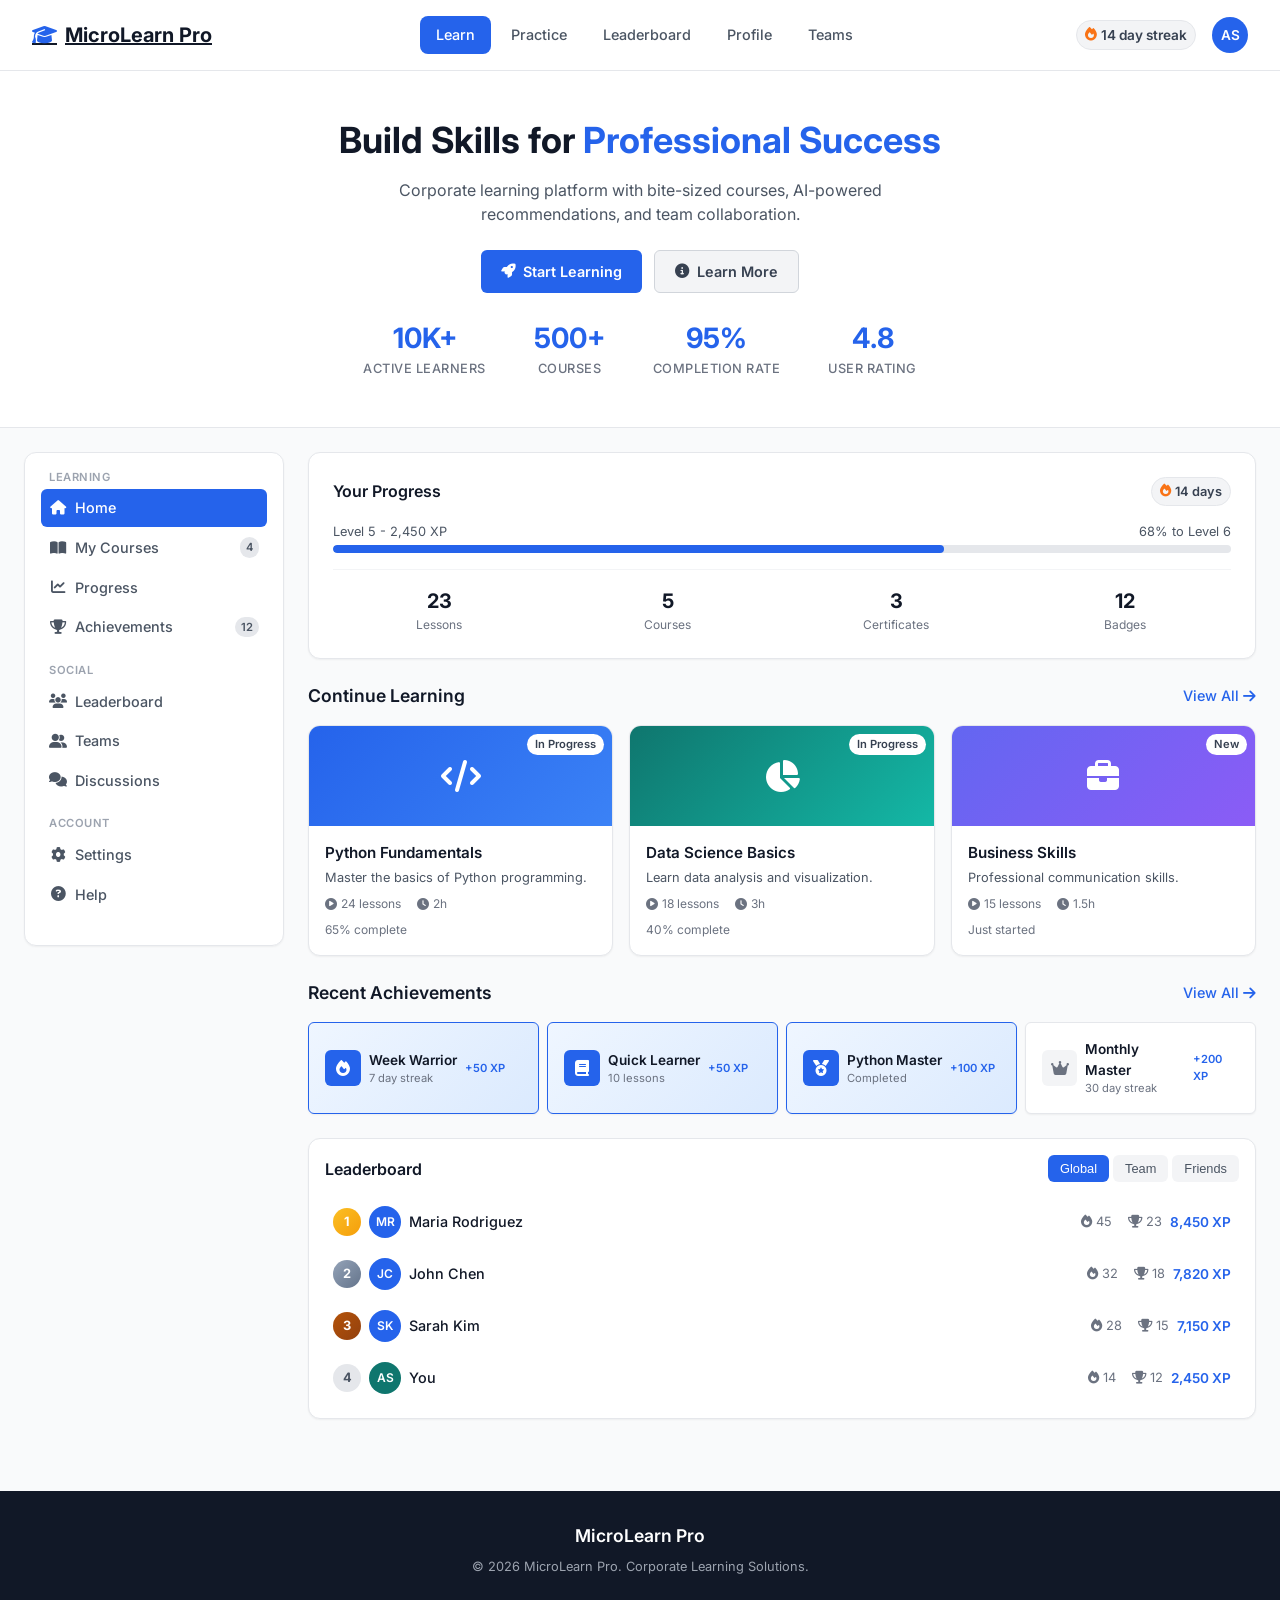
==== templates/dashboard_corporate.html @ 3b319dba "feat: UX Research Agent with Karpathy autonomous methodology - UX_Research_Agent that self-evolves -" ====
<!DOCTYPE html>
<html lang="en">
<head>
    <meta charset="UTF-8">
    <meta name="viewport" content="width=device-width, initial-scale=1.0">
    <title>MicroLearn Pro - Corporate Learning Platform</title>
    <link href="https://fonts.googleapis.com/css2?family=DM+Sans:wght@400;500;600;700;800&family=Inter:wght@400;500;600;700&display=swap" rel="stylesheet">
    <link rel="stylesheet" href="https://cdnjs.cloudflare.com/ajax/libs/font-awesome/6.5.1/css/all.min.css">
    <style>
        :root {
            /* Corporate palette - more muted */
            --primary: #2563eb;       /* Corporate blue */
            --primary-dark: #1d4ed8;
            --primary-light: #3b82f6;
            --secondary: #0f766e;     /* Teal - professional */
            --accent: #f59e0b;        /* Amber - subtle */
            
            /* Neutrals - sophisticated grays */
            --gray-900: #111827;
            --gray-800: #1f2937;
            --gray-700: #374151;
            --gray-600: #4b5563;
            --gray-500: #6b7280;
            --gray-400: #9ca3af;
            --gray-300: #d1d5db;
            --gray-200: #e5e7eb;
            --gray-100: #f3f4f6;
            --gray-50: #f9fafb;
            --white: #ffffff;
            
            /* Corporate shadows */
            --shadow-sm: 0 1px 2px rgba(0,0,0,0.05);
            --shadow: 0 2px 8px rgba(0,0,0,0.08);
            --shadow-md: 0 4px 12px rgba(0,0,0,0.1);
            --shadow-lg: 0 8px 24px rgba(0,0,0,0.12);
            
            /* Border radius */
            --radius-sm: 6px;
            --radius: 8px;
            --radius-md: 12px;
            --radius-lg: 16px;
            --radius-full: 9999px;
            
            /* Spacing */
            --space-xs: 4px;
            --space-sm: 8px;
            --space-md: 16px;
            --space-lg: 24px;
            --space-xl: 32px;
            --space-2xl: 48px;
        }
        
        * {
            margin: 0;
            padding: 0;
            box-sizing: border-box;
        }
        
        body {
            font-family: 'Inter', 'DM Sans', sans-serif;
            background: var(--gray-50);
            color: var(--gray-900);
            line-height: 1.5;
            min-height: 100vh;
        }
        
        /* Navigation */
        .navbar {
            background: var(--white);
            border-bottom: 1px solid var(--gray-200);
            padding: var(--space-md) var(--space-xl);
            display: flex;
            align-items: center;
            justify-content: space-between;
            position: sticky;
            top: 0;
            z-index: 1000;
        }
        
        .navbar-brand {
            display: flex;
            align-items: center;
            gap: var(--space-sm);
            font-size: 1.25rem;
            font-weight: 700;
            color: var(--gray-900);
        }
        
        .navbar-brand i {
            color: var(--primary);
        }
        
        .navbar-nav {
            display: flex;
            align-items: center;
            gap: var(--space-xs);
        }
        
        .nav-link {
            padding: var(--space-sm) var(--space-md);
            color: var(--gray-600);
            text-decoration: none;
            font-weight: 500;
            font-size: 0.9rem;
            border-radius: var(--radius);
            transition: all 0.2s ease;
        }
        
        .nav-link:hover {
            background: var(--gray-100);
            color: var(--gray-900);
        }
        
        .nav-link.active {
            background: var(--primary);
            color: var(--white);
        }
        
        .navbar-actions {
            display: flex;
            align-items: center;
            gap: var(--space-md);
        }
        
        /* Streak - more muted */
        .streak-badge {
            display: flex;
            align-items: center;
            gap: var(--space-xs);
            background: var(--gray-100);
            padding: var(--space-xs) var(--space-sm);
            border-radius: var(--radius-full);
            color: var(--gray-700);
            font-weight: 600;
            font-size: 0.85rem;
            border: 1px solid var(--gray-200);
        }
        
        .streak-badge i {
            color: #f97316;
        }
        
        .user-avatar {
            width: 36px;
            height: 36px;
            border-radius: var(--radius-full);
            background: var(--primary);
            display: flex;
            align-items: center;
            justify-content: center;
            color: var(--white);
            font-weight: 600;
            font-size: 0.85rem;
            cursor: pointer;
        }
        
        /* Hero */
        .hero {
            background: var(--white);
            padding: var(--space-2xl) var(--space-xl);
            text-align: center;
            border-bottom: 1px solid var(--gray-200);
        }
        
        .hero-content {
            max-width: 700px;
            margin: 0 auto;
        }
        
        .hero h1 {
            font-size: 2.25rem;
            font-weight: 700;
            color: var(--gray-900);
            margin-bottom: var(--space-md);
            line-height: 1.2;
        }
        
        .hero h1 span {
            color: var(--primary);
        }
        
        .hero p {
            font-size: 1rem;
            color: var(--gray-600);
            margin-bottom: var(--space-lg);
            max-width: 550px;
            margin-left: auto;
            margin-right: auto;
        }
        
        .hero-stats {
            display: flex;
            justify-content: center;
            gap: var(--space-2xl);
            margin-top: var(--space-lg);
        }
        
        .hero-stat {
            text-align: center;
        }
        
        .hero-stat-value {
            font-size: 1.75rem;
            font-weight: 700;
            color: var(--primary);
        }
        
        .hero-stat-label {
            font-size: 0.8rem;
            color: var(--gray-500);
            text-transform: uppercase;
            letter-spacing: 0.5px;
            font-weight: 500;
        }
        
        /* Dashboard */
        .dashboard {
            display: grid;
            grid-template-columns: 260px 1fr;
            gap: var(--space-lg);
            padding: var(--space-lg);
            max-width: 1300px;
            margin: 0 auto;
        }
        
        /* Sidebar */
        .sidebar {
            background: var(--white);
            border-radius: var(--radius-md);
            padding: var(--space-md);
            box-shadow: var(--shadow-sm);
            height: fit-content;
            position: sticky;
            top: 70px;
            border: 1px solid var(--gray-200);
        }
        
        .sidebar-section {
            margin-bottom: var(--space-md);
        }
        
        .sidebar-title {
            font-size: 0.7rem;
            text-transform: uppercase;
            letter-spacing: 0.5px;
            color: var(--gray-400);
            font-weight: 600;
            margin-bottom: var(--space-xs);
            padding: 0 var(--space-sm);
        }
        
        .sidebar-item {
            display: flex;
            align-items: center;
            gap: var(--space-sm);
            padding: var(--space-sm) var(--space-sm);
            border-radius: var(--radius-sm);
            color: var(--gray-600);
            font-weight: 500;
            font-size: 0.9rem;
            text-decoration: none;
            transition: all 0.15s ease;
            margin-bottom: 2px;
        }
        
        .sidebar-item:hover {
            background: var(--gray-100);
            color: var(--gray-900);
        }
        
        .sidebar-item.active {
            background: var(--primary);
            color: var(--white);
        }
        
        .sidebar-item i {
            width: 18px;
            text-align: center;
            font-size: 0.9rem;
        }
        
        .sidebar-badge {
            margin-left: auto;
            background: var(--gray-200);
            padding: 2px 6px;
            border-radius: var(--radius-full);
            font-size: 0.7rem;
            font-weight: 600;
        }
        
        .sidebar-item.active .sidebar-badge {
            background: rgba(255,255,255,0.2);
            color: var(--white);
        }
        
        /* Main content */
        .main-content {
            display: flex;
            flex-direction: column;
            gap: var(--space-lg);
        }
        
        /* Progress Card */
        .progress-card {
            background: var(--white);
            border-radius: var(--radius-md);
            padding: var(--space-lg);
            box-shadow: var(--shadow-sm);
            border: 1px solid var(--gray-200);
        }
        
        .progress-header {
            display: flex;
            justify-content: space-between;
            align-items: center;
            margin-bottom: var(--space-md);
        }
        
        .progress-title {
            font-size: 1rem;
            font-weight: 600;
            color: var(--gray-900);
        }
        
        .progress-streak {
            display: flex;
            align-items: center;
            gap: var(--space-xs);
            background: var(--gray-100);
            padding: var(--space-xs) var(--space-sm);
            border-radius: var(--radius-full);
            font-size: 0.8rem;
            font-weight: 600;
            color: var(--gray-700);
            border: 1px solid var(--gray-200);
        }
        
        .progress-streak i {
            color: #f97316;
        }
        
        .progress-bar-label {
            display: flex;
            justify-content: space-between;
            font-size: 0.8rem;
            color: var(--gray-600);
            margin-bottom: var(--space-xs);
        }
        
        .progress-bar {
            height: 8px;
            background: var(--gray-200);
            border-radius: var(--radius-full);
            overflow: hidden;
        }
        
        .progress-fill {
            height: 100%;
            background: var(--primary);
            border-radius: var(--radius-full);
            transition: width 0.5s ease;
        }
        
        .stats-row {
            display: grid;
            grid-template-columns: repeat(4, 1fr);
            gap: var(--space-md);
            margin-top: var(--space-md);
            padding-top: var(--space-md);
            border-top: 1px solid var(--gray-100);
        }
        
        .stat-item {
            text-align: center;
        }
        
        .stat-value {
            font-size: 1.25rem;
            font-weight: 700;
            color: var(--gray-900);
        }
        
        .stat-label {
            font-size: 0.75rem;
            color: var(--gray-500);
        }
        
        /* Course Cards */
        .section-header {
            display: flex;
            justify-content: space-between;
            align-items: center;
            margin-bottom: var(--space-md);
        }
        
        .section-title {
            font-size: 1.1rem;
            font-weight: 600;
            color: var(--gray-900);
        }
        
        .section-link {
            color: var(--primary);
            text-decoration: none;
            font-size: 0.9rem;
            font-weight: 500;
            display: flex;
            align-items: center;
            gap: var(--space-xs);
        }
        
        .section-link:hover {
            text-decoration: underline;
        }
        
        .courses-grid {
            display: grid;
            grid-template-columns: repeat(auto-fill, minmax(240px, 1fr));
            gap: var(--space-md);
        }
        
        .course-card {
            background: var(--white);
            border-radius: var(--radius-md);
            overflow: hidden;
            box-shadow: var(--shadow-sm);
            transition: all 0.2s ease;
            cursor: pointer;
            border: 1px solid var(--gray-200);
        }
        
        .course-card:hover {
            transform: translateY(-4px);
            box-shadow: var(--shadow-md);
        }
        
        .course-image {
            height: 100px;
            background: linear-gradient(135deg, var(--primary) 0%, var(--primary-light) 100%);
            display: flex;
            align-items: center;
            justify-content: center;
            font-size: 2rem;
            color: var(--white);
            position: relative;
        }
        
        .course-badge {
            position: absolute;
            top: var(--space-sm);
            right: var(--space-sm);
            background: var(--white);
            padding: 2px 8px;
            border-radius: var(--radius-full);
            font-size: 0.7rem;
            font-weight: 600;
            color: var(--gray-700);
        }
        
        .course-content {
            padding: var(--space-md);
        }
        
        .course-title {
            font-size: 0.95rem;
            font-weight: 600;
            color: var(--gray-900);
            margin-bottom: var(--space-xs);
        }
        
        .course-description {
            font-size: 0.8rem;
            color: var(--gray-600);
            margin-bottom: var(--space-sm);
            line-height: 1.4;
        }
        
        .course-meta {
            display: flex;
            gap: var(--space-md);
            font-size: 0.75rem;
            color: var(--gray-500);
            margin-bottom: var(--space-sm);
        }
        
        .course-meta span {
            display: flex;
            align-items: center;
            gap: 4px;
        }
        
        .course-progress-text {
            font-size: 0.75rem;
            color: var(--gray-500);
            margin-top: var(--space-xs);
        }
        
        /* Achievements */
        .achievements-grid {
            display: grid;
            grid-template-columns: repeat(auto-fill, minmax(200px, 1fr));
            gap: var(--space-sm);
        }
        
        .achievement-card {
            background: var(--white);
            border-radius: var(--radius-sm);
            padding: var(--space-md);
            display: flex;
            align-items: center;
            gap: var(--space-sm);
            box-shadow: var(--shadow-sm);
            border: 1px solid var(--gray-200);
            transition: all 0.15s ease;
        }
        
        .achievement-card:hover {
            box-shadow: var(--shadow);
        }
        
        .achievement-card.earned {
            border-color: var(--primary);
            background: linear-gradient(135deg, #eff6ff 0%, #dbeafe 100%);
        }
        
        .achievement-icon {
            width: 36px;
            height: 36px;
            border-radius: var(--radius-sm);
            background: var(--gray-100);
            display: flex;
            align-items: center;
            justify-content: center;
            font-size: 1rem;
            color: var(--gray-500);
        }
        
        .achievement-card.earned .achievement-icon {
            background: var(--primary);
            color: var(--white);
        }
        
        .achievement-info h4 {
            font-size: 0.85rem;
            font-weight: 600;
            color: var(--gray-900);
        }
        
        .achievement-info p {
            font-size: 0.7rem;
            color: var(--gray-500);
        }
        
        .achievement-points {
            font-size: 0.7rem;
            color: var(--primary);
            font-weight: 600;
        }
        
        /* Leaderboard */
        .leaderboard {
            background: var(--white);
            border-radius: var(--radius-md);
            padding: var(--space-md);
            box-shadow: var(--shadow-sm);
            border: 1px solid var(--gray-200);
        }
        
        .leaderboard-header {
            display: flex;
            justify-content: space-between;
            align-items: center;
            margin-bottom: var(--space-md);
        }
        
        .leaderboard-title {
            font-size: 1rem;
            font-weight: 600;
        }
        
        .leaderboard-tabs {
            display: flex;
            gap: var(--space-xs);
        }
        
        .leaderboard-tab {
            padding: 6px 12px;
            border-radius: var(--radius-sm);
            font-size: 0.8rem;
            font-weight: 500;
            color: var(--gray-600);
            background: var(--gray-100);
            border: none;
            cursor: pointer;
            transition: all 0.15s ease;
        }
        
        .leaderboard-tab.active {
            background: var(--primary);
            color: var(--white);
        }
        
        .leaderboard-list {
            display: flex;
            flex-direction: column;
            gap: var(--space-xs);
        }
        
        .leaderboard-item {
            display: flex;
            align-items: center;
            gap: var(--space-sm);
            padding: var(--space-sm);
            border-radius: var(--radius-sm);
            transition: background 0.15s ease;
        }
        
        .leaderboard-item:hover {
            background: var(--gray-50);
        }
        
        .leaderboard-rank {
            width: 28px;
            height: 28px;
            border-radius: var(--radius-full);
            display: flex;
            align-items: center;
            justify-content: center;
            font-weight: 700;
            font-size: 0.8rem;
        }
        
        .leaderboard-rank.gold {
            background: linear-gradient(135deg, #fbbf24, #f59e0b);
            color: var(--white);
        }
        
        .leaderboard-rank.silver {
            background: linear-gradient(135deg, #94a3b8, #64748b);
            color: var(--white);
        }
        
        .leaderboard-rank.bronze {
            background: linear-gradient(135deg, #b45309, #92400e);
            color: var(--white);
        }
        
        .leaderboard-rank.default {
            background: var(--gray-200);
            color: var(--gray-600);
        }
        
        .leaderboard-user {
            display: flex;
            align-items: center;
            gap: var(--space-sm);
            flex: 1;
        }
        
        .leaderboard-avatar {
            width: 32px;
            height: 32px;
            border-radius: var(--radius-full);
            background: var(--primary);
            display: flex;
            align-items: center;
            justify-content: center;
            color: var(--white);
            font-weight: 600;
            font-size: 0.75rem;
        }
        
        .leaderboard-name {
            font-weight: 500;
            font-size: 0.9rem;
            color: var(--gray-900);
        }
        
        .leaderboard-stats {
            display: flex;
            gap: var(--space-md);
            font-size: 0.8rem;
            color: var(--gray-500);
        }
        
        .leaderboard-stat {
            display: flex;
            align-items: center;
            gap: 4px;
        }
        
        .leaderboard-points {
            font-weight: 600;
            font-size: 0.85rem;
            color: var(--primary);
        }
        
        /* Footer */
        .footer {
            background: var(--gray-900);
            color: var(--gray-400);
            padding: var(--space-xl) var(--space-lg);
            text-align: center;
            margin-top: var(--space-2xl);
        }
        
        .footer-brand {
            font-size: 1.1rem;
            font-weight: 600;
            color: var(--white);
            margin-bottom: var(--space-sm);
        }
        
        .footer p {
            font-size: 0.8rem;
        }
        
        /* Buttons */
        .btn {
            display: inline-flex;
            align-items: center;
            justify-content: center;
            gap: var(--space-sm);
            padding: 10px 20px;
            border-radius: var(--radius-sm);
            font-weight: 600;
            font-size: 0.9rem;
            text-decoration: none;
            cursor: pointer;
            transition: all 0.2s ease;
            border: none;
        }
        
        .btn-primary {
            background: var(--primary);
            color: var(--white);
        }
        
        .btn-primary:hover {
            background: var(--primary-dark);
        }
        
        .btn-secondary {
            background: var(--gray-100);
            color: var(--gray-700);
            border: 1px solid var(--gray-300);
        }
        
        .btn-secondary:hover {
            background: var(--gray-200);
        }
        
        /* Responsive */
        @media (max-width: 1024px) {
            .dashboard {
                grid-template-columns: 1fr;
            }
            
            .sidebar {
                position: static;
            }
        }
        
        @media (max-width: 768px) {
            .hero h1 {
                font-size: 1.75rem;
            }
            
            .hero-stats {
                flex-wrap: wrap;
                gap: var(--space-lg);
            }
            
            .navbar-nav {
                display: none;
            }
            
            .courses-grid {
                grid-template-columns: 1fr;
            }
            
            .stats-row {
                grid-template-columns: repeat(2, 1fr);
            }
        }
    </style>
</head>
<body>
    <!-- Navigation -->
    <nav class="navbar">
        <a href="#" class="navbar-brand">
            <i class="fas fa-graduation-cap"></i>
            MicroLearn Pro
        </a>
        
        <div class="navbar-nav">
            <a href="#" class="nav-link active">Learn</a>
            <a href="#" class="nav-link">Practice</a>
            <a href="#" class="nav-link">Leaderboard</a>
            <a href="#" class="nav-link">Profile</a>
            <a href="#" class="nav-link">Teams</a>
        </div>
        
        <div class="navbar-actions">
            <div class="streak-badge">
                <i class="fas fa-fire"></i>
                <span>14 day streak</span>
            </div>
            <div class="user-avatar">AS</div>
        </div>
    </nav>
    
    <!-- Hero Section -->
    <section class="hero">
        <div class="hero-content">
            <h1>Build Skills for <span>Professional Success</span></h1>
            <p>Corporate learning platform with bite-sized courses, AI-powered recommendations, and team collaboration.</p>
            
            <div style="display: flex; gap: 12px; justify-content: center; margin-bottom: 24px;">
                <a href="#" class="btn btn-primary">
                    <i class="fas fa-rocket"></i>
                    Start Learning
                </a>
                <a href="#" class="btn btn-secondary">
                    <i class="fas fa-info-circle"></i>
                    Learn More
                </a>
            </div>
            
            <div class="hero-stats">
                <div class="hero-stat">
                    <div class="hero-stat-value">10K+</div>
                    <div class="hero-stat-label">Active Learners</div>
                </div>
                <div class="hero-stat">
                    <div class="hero-stat-value">500+</div>
                    <div class="hero-stat-label">Courses</div>
                </div>
                <div class="hero-stat">
                    <div class="hero-stat-value">95%</div>
                    <div class="hero-stat-label">Completion Rate</div>
                </div>
                <div class="hero-stat">
                    <div class="hero-stat-value">4.8</div>
                    <div class="hero-stat-label">User Rating</div>
                </div>
            </div>
        </div>
    </section>
    
    <!-- Dashboard -->
    <main class="dashboard">
        <!-- Sidebar -->
        <aside class="sidebar">
            <div class="sidebar-section">
                <div class="sidebar-title">Learning</div>
                <a href="#" class="sidebar-item active">
                    <i class="fas fa-home"></i>
                    Home
                </a>
                <a href="#" class="sidebar-item">
                    <i class="fas fa-book-open"></i>
                    My Courses
                    <span class="sidebar-badge">4</span>
                </a>
                <a href="#" class="sidebar-item">
                    <i class="fas fa-chart-line"></i>
                    Progress
                </a>
                <a href="#" class="sidebar-item">
                    <i class="fas fa-trophy"></i>
                    Achievements
                    <span class="sidebar-badge">12</span>
                </a>
            </div>
            
            <div class="sidebar-section">
                <div class="sidebar-title">Social</div>
                <a href="#" class="sidebar-item">
                    <i class="fas fa-users"></i>
                    Leaderboard
                </a>
                <a href="#" class="sidebar-item">
                    <i class="fas fa-user-friends"></i>
                    Teams
                </a>
                <a href="#" class="sidebar-item">
                    <i class="fas fa-comments"></i>
                    Discussions
                </a>
            </div>
            
            <div class="sidebar-section">
                <div class="sidebar-title">Account</div>
                <a href="#" class="sidebar-item">
                    <i class="fas fa-cog"></i>
                    Settings
                </a>
                <a href="#" class="sidebar-item">
                    <i class="fas fa-question-circle"></i>
                    Help
                </a>
            </div>
        </aside>
        
        <!-- Main Content -->
        <div class="main-content">
            <!-- Progress Card -->
            <div class="progress-card">
                <div class="progress-header">
                    <h3 class="progress-title">Your Progress</h3>
                    <div class="progress-streak">
                        <i class="fas fa-fire"></i>
                        14 days
                    </div>
                </div>
                
                <div class="progress-bar-label">
                    <span>Level 5 - 2,450 XP</span>
                    <span>68% to Level 6</span>
                </div>
                <div class="progress-bar">
                    <div class="progress-fill" style="width: 68%;"></div>
                </div>
                
                <div class="stats-row">
                    <div class="stat-item">
                        <div class="stat-value">23</div>
                        <div class="stat-label">Lessons</div>
                    </div>
                    <div class="stat-item">
                        <div class="stat-value">5</div>
                        <div class="stat-label">Courses</div>
                    </div>
                    <div class="stat-item">
                        <div class="stat-value">3</div>
                        <div class="stat-label">Certificates</div>
                    </div>
                    <div class="stat-item">
                        <div class="stat-value">12</div>
                        <div class="stat-label">Badges</div>
                    </div>
                </div>
            </div>
            
            <!-- Continue Learning -->
            <section>
                <div class="section-header">
                    <h2 class="section-title">Continue Learning</h2>
                    <a href="#" class="section-link">View All <i class="fas fa-arrow-right"></i></a>
                </div>
                
                <div class="courses-grid">
                    <div class="course-card">
                        <div class="course-image">
                            <i class="fas fa-code"></i>
                            <span class="course-badge">In Progress</span>
                        </div>
                        <div class="course-content">
                            <h3 class="course-title">Python Fundamentals</h3>
                            <p class="course-description">Master the basics of Python programming.</p>
                            <div class="course-meta">
                                <span><i class="fas fa-play-circle"></i> 24 lessons</span>
                                <span><i class="fas fa-clock"></i> 2h</span>
                            </div>
                            <div class="course-progress-text">65% complete</div>
                        </div>
                    </div>
                    
                    <div class="course-card">
                        <div class="course-image" style="background: linear-gradient(135deg, var(--secondary) 0%, #14b8a6 100%);">
                            <i class="fas fa-chart-pie"></i>
                            <span class="course-badge">In Progress</span>
                        </div>
                        <div class="course-content">
                            <h3 class="course-title">Data Science Basics</h3>
                            <p class="course-description">Learn data analysis and visualization.</p>
                            <div class="course-meta">
                                <span><i class="fas fa-play-circle"></i> 18 lessons</span>
                                <span><i class="fas fa-clock"></i> 3h</span>
                            </div>
                            <div class="course-progress-text">40% complete</div>
                        </div>
                    </div>
                    
                    <div class="course-card">
                        <div class="course-image" style="background: linear-gradient(135deg, #6366f1 0%, #8b5cf6 100%);">
                            <i class="fas fa-briefcase"></i>
                            <span class="course-badge">New</span>
                        </div>
                        <div class="course-content">
                            <h3 class="course-title">Business Skills</h3>
                            <p class="course-description">Professional communication skills.</p>
                            <div class="course-meta">
                                <span><i class="fas fa-play-circle"></i> 15 lessons</span>
                                <span><i class="fas fa-clock"></i> 1.5h</span>
                            </div>
                            <div class="course-progress-text">Just started</div>
                        </div>
                    </div>
                </div>
            </section>
            
            <!-- Achievements -->
            <section>
                <div class="section-header">
                    <h2 class="section-title">Recent Achievements</h2>
                    <a href="#" class="section-link">View All <i class="fas fa-arrow-right"></i></a>
                </div>
                
                <div class="achievements-grid">
                    <div class="achievement-card earned">
                        <div class="achievement-icon">
                            <i class="fas fa-fire"></i>
                        </div>
                        <div class="achievement-info">
                            <h4>Week Warrior</h4>
                            <p>7 day streak</p>
                        </div>
                        <div class="achievement-points">+50 XP</div>
                    </div>
                    
                    <div class="achievement-card earned">
                        <div class="achievement-icon">
                            <i class="fas fa-book"></i>
                        </div>
                        <div class="achievement-info">
                            <h4>Quick Learner</h4>
                            <p>10 lessons</p>
                        </div>
                        <div class="achievement-points">+50 XP</div>
                    </div>
                    
                    <div class="achievement-card earned">
                        <div class="achievement-icon">
                            <i class="fas fa-medal"></i>
                        </div>
                        <div class="achievement-info">
                            <h4>Python Master</h4>
                            <p>Completed</p>
                        </div>
                        <div class="achievement-points">+100 XP</div>
                    </div>
                    
                    <div class="achievement-card">
                        <div class="achievement-icon">
                            <i class="fas fa-crown"></i>
                        </div>
                        <div class="achievement-info">
                            <h4>Monthly Master</h4>
                            <p>30 day streak</p>
                        </div>
                        <div class="achievement-points">+200 XP</div>
                    </div>
                </div>
            </section>
            
            <!-- Leaderboard -->
            <section class="leaderboard">
                <div class="leaderboard-header">
                    <h3 class="leaderboard-title">Leaderboard</h3>
                    <div class="leaderboard-tabs">
                        <button class="leaderboard-tab active">Global</button>
                        <button class="leaderboard-tab">Team</button>
                        <button class="leaderboard-tab">Friends</button>
                    </div>
                </div>
                
                <div class="leaderboard-list">
                    <div class="leaderboard-item">
                        <div class="leaderboard-rank gold">1</div>
                        <div class="leaderboard-user">
                            <div class="leaderboard-avatar">MR</div>
                            <div class="leaderboard-name">Maria Rodriguez</div>
                        </div>
                        <div class="leaderboard-stats">
                            <div class="leaderboard-stat">
                                <i class="fas fa-fire"></i> 45
                            </div>
                            <div class="leaderboard-stat">
                                <i class="fas fa-trophy"></i> 23
                            </div>
                        </div>
                        <div class="leaderboard-points">8,450 XP</div>
                    </div>
                    
                    <div class="leaderboard-item">
                        <div class="leaderboard-rank silver">2</div>
                        <div class="leaderboard-user">
                            <div class="leaderboard-avatar">JC</div>
                            <div class="leaderboard-name">John Chen</div>
                        </div>
                        <div class="leaderboard-stats">
                            <div class="leaderboard-stat">
                                <i class="fas fa-fire"></i> 32
                            </div>
                            <div class="leaderboard-stat">
                                <i class="fas fa-trophy"></i> 18
                            </div>
                        </div>
                        <div class="leaderboard-points">7,820 XP</div>
                    </div>
                    
                    <div class="leaderboard-item">
                        <div class="leaderboard-rank bronze">3</div>
                        <div class="leaderboard-user">
                            <div class="leaderboard-avatar">SK</div>
                            <div class="leaderboard-name">Sarah Kim</div>
                        </div>
                        <div class="leaderboard-stats">
                            <div class="leaderboard-stat">
                                <i class="fas fa-fire"></i> 28
                            </div>
                            <div class="leaderboard-stat">
                                <i class="fas fa-trophy"></i> 15
                            </div>
                        </div>
                        <div class="leaderboard-points">7,150 XP</div>
                    </div>
                    
                    <div class="leaderboard-item">
                        <div class="leaderboard-rank default">4</div>
                        <div class="leaderboard-user">
                            <div class="leaderboard-avatar" style="background: var(--secondary);">AS</div>
                            <div class="leaderboard-name">You</div>
                        </div>
                        <div class="leaderboard-stats">
                            <div class="leaderboard-stat">
                                <i class="fas fa-fire"></i> 14
                            </div>
                            <div class="leaderboard-stat">
                                <i class="fas fa-trophy"></i> 12
                            </div>
                        </div>
                        <div class="leaderboard-points">2,450 XP</div>
                    </div>
                </div>
            </section>
        </div>
    </main>
    
    <!-- Footer -->
    <footer class="footer">
        <div class="footer-brand">MicroLearn Pro</div>
        <p>© 2026 MicroLearn Pro. Corporate Learning Solutions.</p>
    </footer>
</body>
</html>
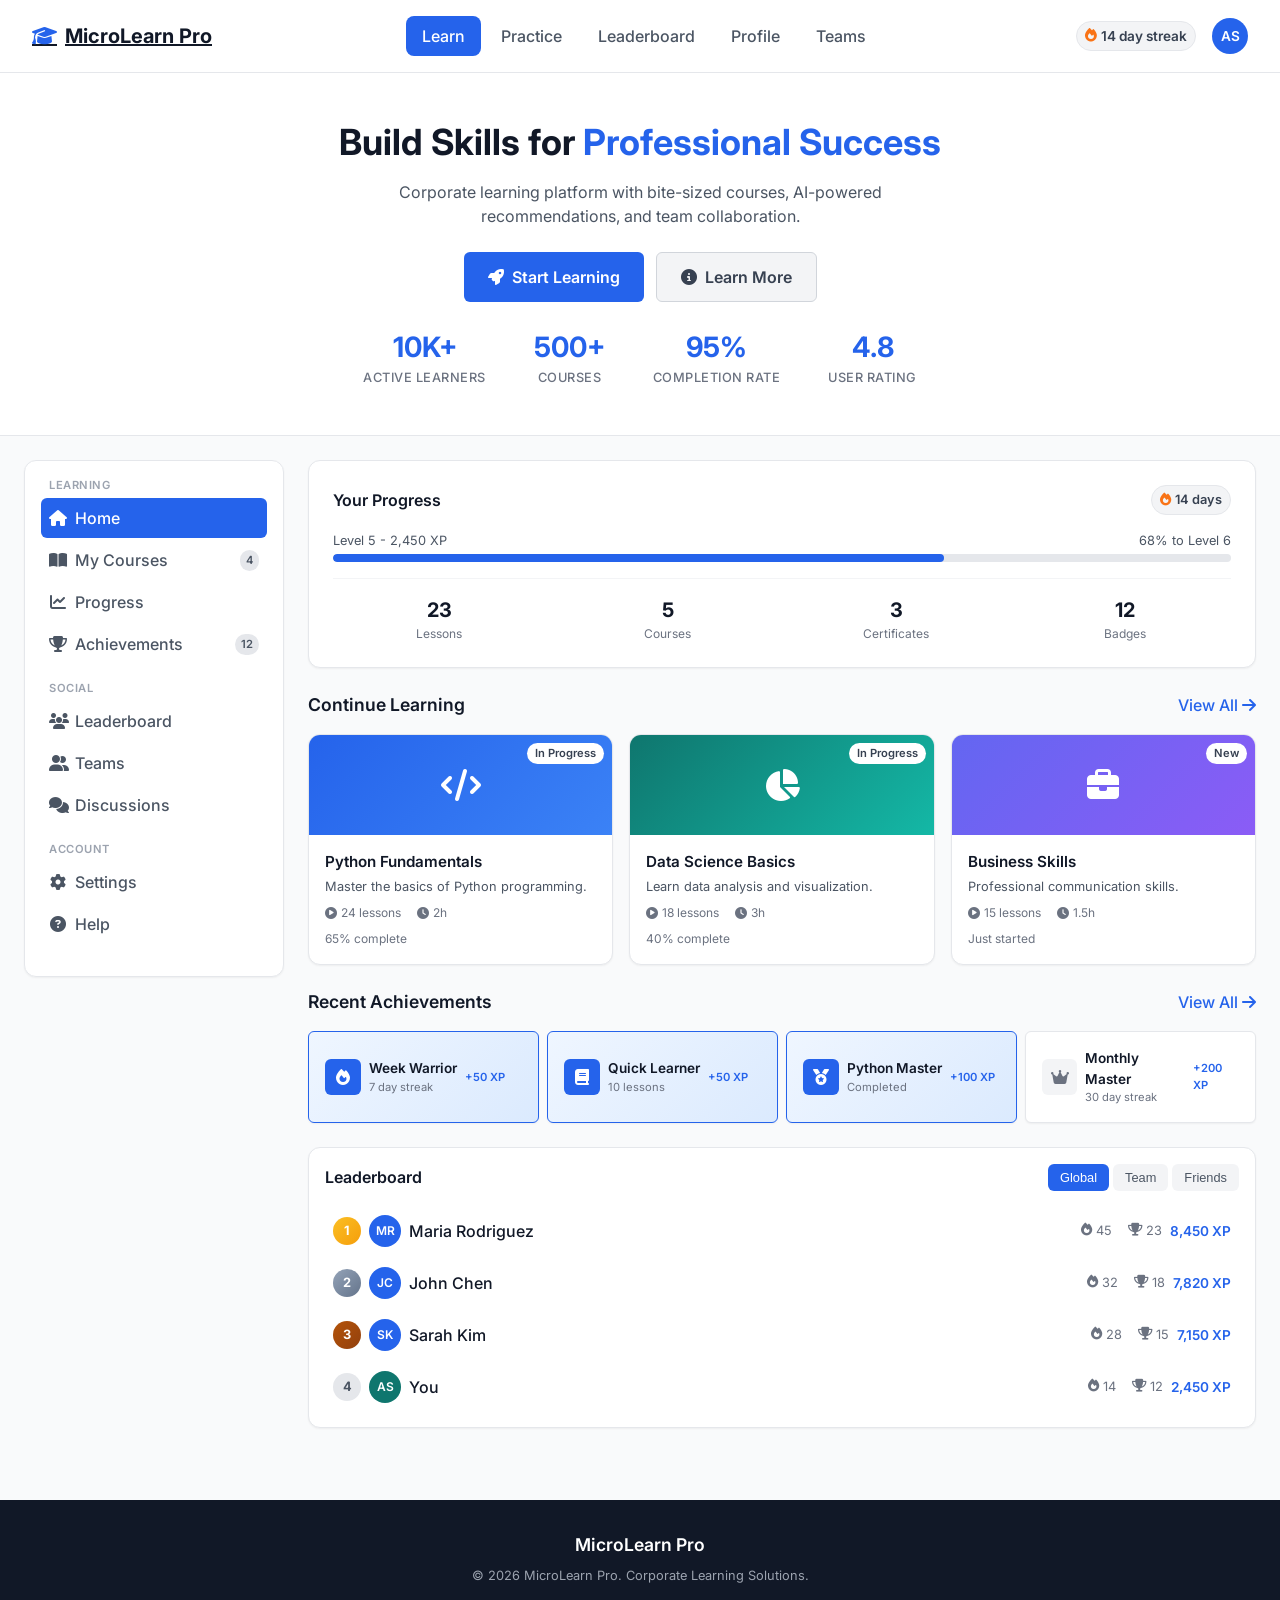
==== commit 4f076020: "feat: UX v2.0 - Accessibility improvements via Autoresearch Agent ### Changes Applied (from UX_Resea" ====
--- a/templates/dashboard_corporate.html
+++ b/templates/dashboard_corporate.html
@@ -3,6 +3,7 @@
 <head>
     <meta charset="UTF-8">
     <meta name="viewport" content="width=device-width, initial-scale=1.0">
+    <meta name="description" content="MicroLearn Pro - Corporate Learning Platform">
     <title>MicroLearn Pro - Corporate Learning Platform</title>
     <link href="https://fonts.googleapis.com/css2?family=DM+Sans:wght@400;500;600;700;800&family=Inter:wght@400;500;600;700&display=swap" rel="stylesheet">
     <link rel="stylesheet" href="https://cdnjs.cloudflare.com/ajax/libs/font-awesome/6.5.1/css/all.min.css">
@@ -101,7 +102,7 @@
             color: var(--gray-600);
             text-decoration: none;
             font-weight: 500;
-            font-size: 0.9rem;
+            font-size: 1rem; /* Readable */
             border-radius: var(--radius);
             transition: all 0.2s ease;
         }
@@ -257,7 +258,7 @@
             border-radius: var(--radius-sm);
             color: var(--gray-600);
             font-weight: 500;
-            font-size: 0.9rem;
+            font-size: 1rem; /* Readable */
             text-decoration: none;
             transition: all 0.15s ease;
             margin-bottom: 2px;
@@ -276,7 +277,7 @@
         .sidebar-item i {
             width: 18px;
             text-align: center;
-            font-size: 0.9rem;
+            font-size: 1rem; /* Readable */
         }
         
         .sidebar-badge {
@@ -402,7 +403,7 @@
         .section-link {
             color: var(--primary);
             text-decoration: none;
-            font-size: 0.9rem;
+            font-size: 1rem; /* Readable */
             font-weight: 500;
             display: flex;
             align-items: center;
@@ -672,7 +673,7 @@
         
         .leaderboard-name {
             font-weight: 500;
-            font-size: 0.9rem;
+            font-size: 1rem; /* Readable */
             color: var(--gray-900);
         }
         
@@ -721,10 +722,10 @@
             align-items: center;
             justify-content: center;
             gap: var(--space-sm);
-            padding: 10px 20px;
+            padding: 12px 24px; /* Touch-friendly: min 44px */
             border-radius: var(--radius-sm);
             font-weight: 600;
-            font-size: 0.9rem;
+            font-size: 1rem; /* Readable */
             text-decoration: none;
             cursor: pointer;
             transition: all 0.2s ease;
